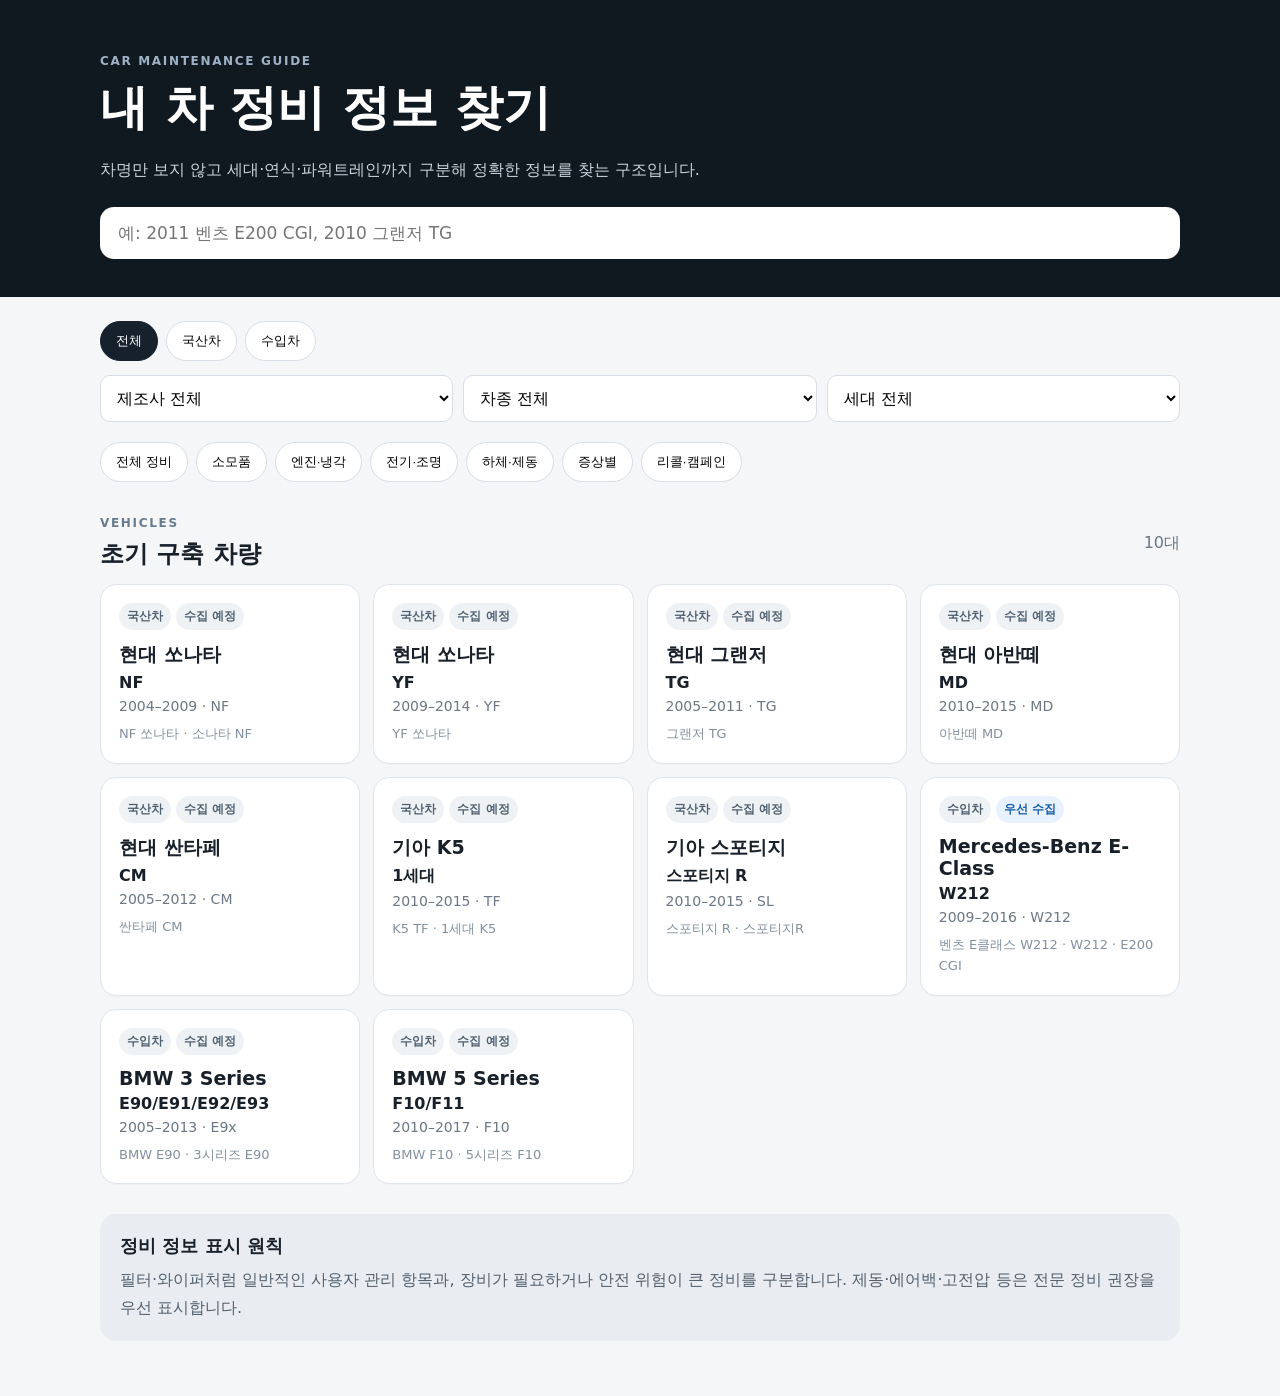
==== index.html @ a8097ee6 "Initialize public car maintenance guide" ====
<!doctype html>
<html lang="ko">
<head>
  <meta charset="utf-8">
  <meta name="viewport" content="width=device-width,initial-scale=1">
  <meta name="description" content="연식, 차종, 세대별 자동차 정비 정보를 찾는 가이드">
  <title>자동차 정비 가이드</title>
  <link rel="stylesheet" href="./styles.css">
</head>
<body>
  <header class="hero">
    <div class="wrap">
      <p class="eyebrow">CAR MAINTENANCE GUIDE</p>
      <h1>내 차 정비 정보 찾기</h1>
      <p class="hero-copy">차명만 보지 않고 세대·연식·파워트레인까지 구분해 정확한 정보를 찾는 구조입니다.</p>
      <label class="search-box">
        <span class="sr-only">차량 검색</span>
        <input id="search" type="search" placeholder="예: 2011 벤츠 E200 CGI, 2010 그랜저 TG">
      </label>
    </div>
  </header>

  <main class="wrap">
    <section class="toolbar" aria-label="차량 필터">
      <div class="tabs" id="originTabs">
        <button class="tab is-active" data-origin="">전체</button>
        <button class="tab" data-origin="국산차">국산차</button>
        <button class="tab" data-origin="수입차">수입차</button>
      </div>
      <div class="selects">
        <select id="maker"><option value="">제조사 전체</option></select>
        <select id="model"><option value="">차종 전체</option></select>
        <select id="generation"><option value="">세대 전체</option></select>
      </div>
    </section>

    <section class="topic-strip" aria-label="정비 주제">
      <button data-topic="">전체 정비</button>
      <button data-topic="소모품">소모품</button>
      <button data-topic="엔진·냉각">엔진·냉각</button>
      <button data-topic="전기">전기·조명</button>
      <button data-topic="하체">하체·제동</button>
      <button data-topic="증상">증상별</button>
      <button data-topic="리콜">리콜·캠페인</button>
    </section>

    <section class="section-head">
      <div>
        <p class="eyebrow">VEHICLES</p>
        <h2>초기 구축 차량</h2>
      </div>
      <p id="count" class="count"></p>
    </section>

    <div id="cards" class="cards" aria-live="polite"></div>

    <section class="safety-note">
      <h2>정비 정보 표시 원칙</h2>
      <p>필터·와이퍼처럼 일반적인 사용자 관리 항목과, 장비가 필요하거나 안전 위험이 큰 정비를 구분합니다. 제동·에어백·고전압 등은 전문 정비 권장을 우선 표시합니다.</p>
    </section>
  </main>

  <script src="./app.js"></script>
</body>
</html>
---- styles.css ----
*{box-sizing:border-box}html{font-family:Inter,Pretendard,"Noto Sans KR",system-ui,-apple-system,sans-serif;color:#18202a;background:#f4f6f8}body{margin:0}.wrap{width:min(1080px,calc(100% - 36px));margin:0 auto}.hero{background:#101820;color:white;padding:54px 0 38px}.eyebrow{font-size:12px;font-weight:800;letter-spacing:.14em;color:#6a7b8d;margin:0 0 8px}.hero .eyebrow{color:#9fb2c5}.hero h1{font-size:clamp(30px,5vw,48px);margin:0}.hero-copy{color:#c8d2dc;max-width:690px;line-height:1.7}.search-box{display:block;margin-top:24px}.search-box input{width:100%;font:inherit;font-size:17px;padding:16px 18px;border:0;border-radius:14px;outline:none}.toolbar{padding:24px 0 14px}.tabs,.topic-strip{display:flex;gap:8px;flex-wrap:wrap}.tab,.topic-strip button{border:1px solid #d8dee5;background:white;border-radius:999px;padding:10px 15px;cursor:pointer}.tab.is-active{background:#16212c;color:white;border-color:#16212c}.selects{display:grid;grid-template-columns:repeat(3,1fr);gap:10px;margin-top:14px}.selects select{font:inherit;padding:12px;border:1px solid #d8dee5;border-radius:10px;background:white}.topic-strip{padding:6px 0 24px}.section-head{display:flex;align-items:end;justify-content:space-between;margin:10px 0 14px}.section-head h2{margin:0}.count{color:#687787}.cards{display:grid;grid-template-columns:repeat(auto-fit,minmax(235px,1fr));gap:13px}.card{background:white;border:1px solid #e0e5ea;border-radius:16px;padding:18px;box-shadow:0 1px 0 rgba(0,0,0,.02)}.pill{display:inline-block;font-size:12px;font-weight:700;padding:5px 8px;border-radius:999px;background:#eef2f5;color:#526170}.priority{background:#e8f2ff;color:#175ca6}.card h3{font-size:19px;margin:12px 0 5px}.generation{font-weight:700}.meta{color:#6c7885;font-size:14px;margin-top:6px}.aliases{color:#82909e;font-size:13px;line-height:1.6;margin-top:10px}.safety-note{background:#e9edf1;border-radius:16px;padding:20px;margin:30px 0 55px}.safety-note h2{font-size:18px;margin:0 0 8px}.safety-note p{margin:0;line-height:1.7;color:#53606d}.empty{grid-column:1/-1;background:white;border-radius:16px;padding:30px;text-align:center;color:#697785}.sr-only{position:absolute;width:1px;height:1px;padding:0;margin:-1px;overflow:hidden;clip:rect(0,0,0,0);white-space:nowrap;border:0}@media(max-width:680px){.hero{padding-top:38px}.selects{grid-template-columns:1fr}.section-head{align-items:start;flex-direction:column;gap:4px}}
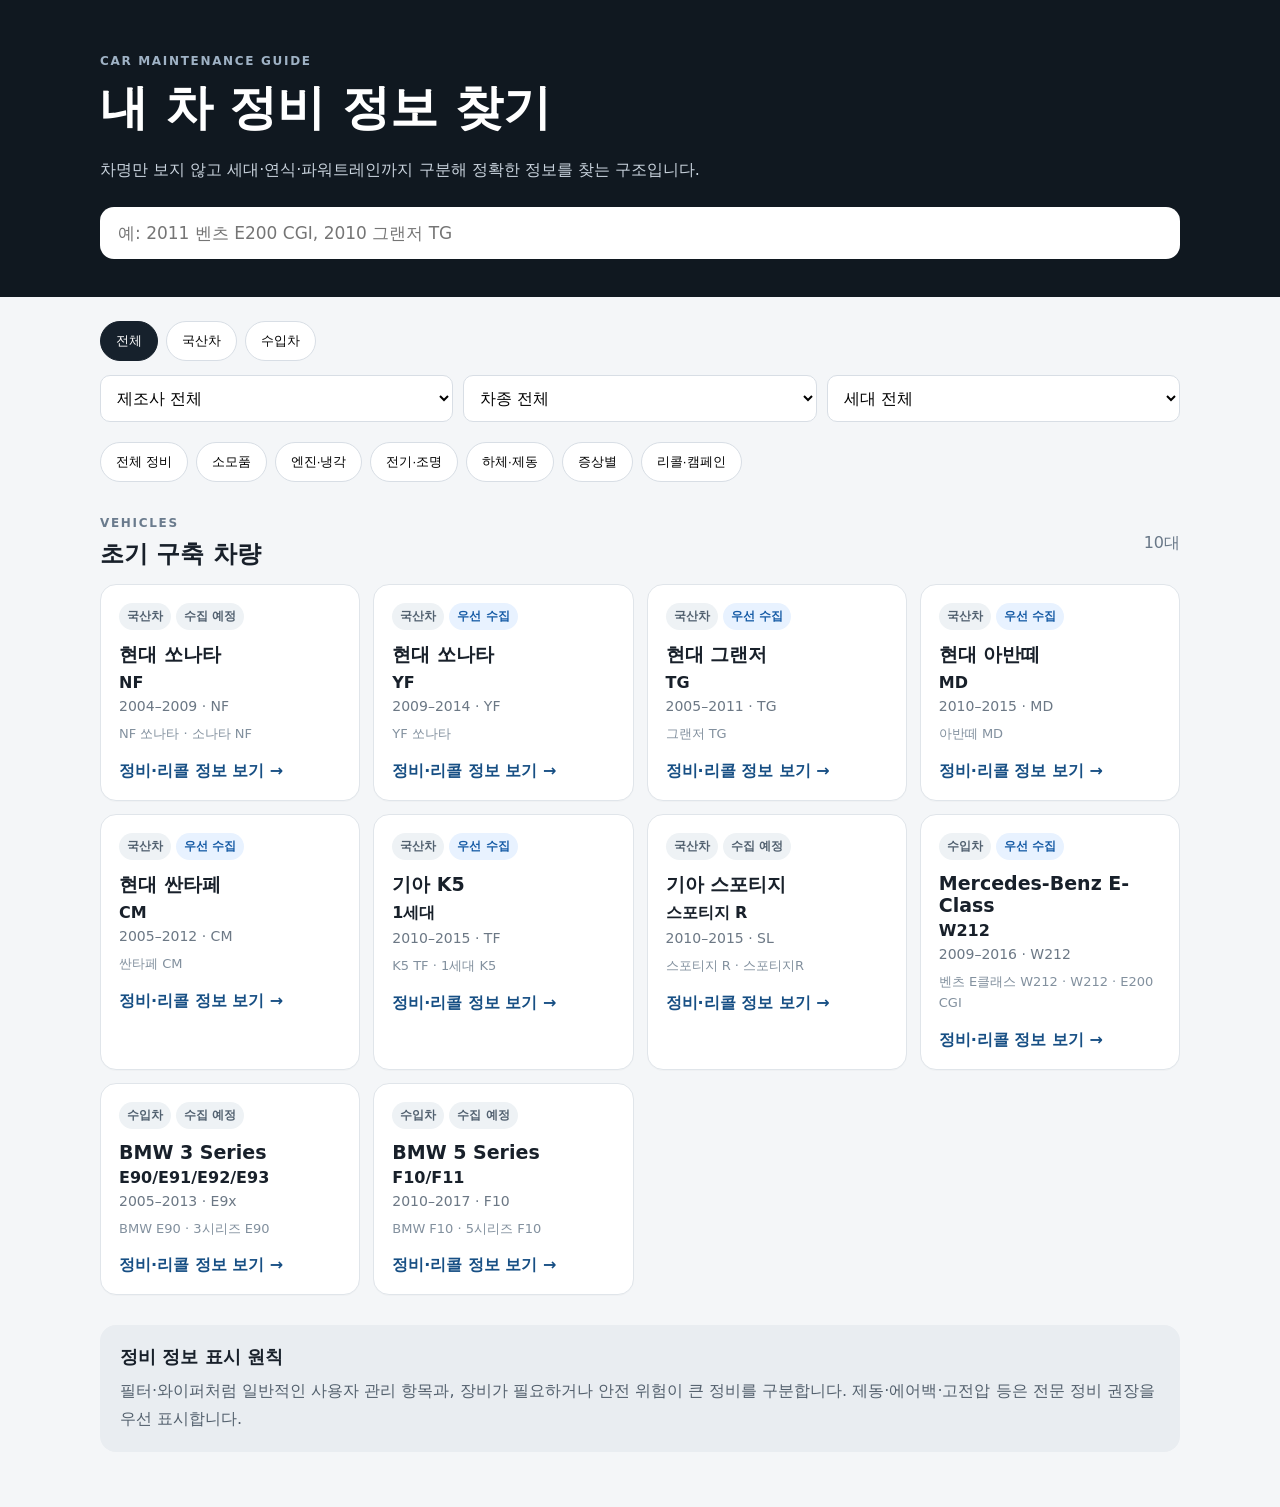
==== commit 13d59d74: "Pre-render static vehicle detail pages" ====
--- a/index.html
+++ b/index.html
@@ -5,7 +5,7 @@
   <meta name="viewport" content="width=device-width,initial-scale=1">
   <meta name="description" content="연식, 차종, 세대별 자동차 정비 정보를 찾는 가이드">
   <title>자동차 정비 가이드</title>
-  <link rel="stylesheet" href="./styles.css">
+  <link rel="stylesheet" href="./styles.css?v=20261009c">
 </head>
 <body>
   <header class="hero">
@@ -45,10 +45,7 @@
     </section>
 
     <section class="section-head">
-      <div>
-        <p class="eyebrow">VEHICLES</p>
-        <h2>초기 구축 차량</h2>
-      </div>
+      <div><p class="eyebrow">VEHICLES</p><h2>초기 구축 차량</h2></div>
       <p id="count" class="count"></p>
     </section>
 
@@ -60,6 +57,6 @@
     </section>
   </main>
 
-  <script src="./app.js"></script>
+  <script src="./app-v2.js?v=20261009c"></script>
 </body>
 </html>
--- a/styles.css
+++ b/styles.css
@@ -1 +1,11 @@
-*{box-sizing:border-box}html{font-family:Inter,Pretendard,"Noto Sans KR",system-ui,-apple-system,sans-serif;color:#18202a;background:#f4f6f8}body{margin:0}.wrap{width:min(1080px,calc(100% - 36px));margin:0 auto}.hero{background:#101820;color:white;padding:54px 0 38px}.eyebrow{font-size:12px;font-weight:800;letter-spacing:.14em;color:#6a7b8d;margin:0 0 8px}.hero .eyebrow{color:#9fb2c5}.hero h1{font-size:clamp(30px,5vw,48px);margin:0}.hero-copy{color:#c8d2dc;max-width:690px;line-height:1.7}.search-box{display:block;margin-top:24px}.search-box input{width:100%;font:inherit;font-size:17px;padding:16px 18px;border:0;border-radius:14px;outline:none}.toolbar{padding:24px 0 14px}.tabs,.topic-strip{display:flex;gap:8px;flex-wrap:wrap}.tab,.topic-strip button{border:1px solid #d8dee5;background:white;border-radius:999px;padding:10px 15px;cursor:pointer}.tab.is-active{background:#16212c;color:white;border-color:#16212c}.selects{display:grid;grid-template-columns:repeat(3,1fr);gap:10px;margin-top:14px}.selects select{font:inherit;padding:12px;border:1px solid #d8dee5;border-radius:10px;background:white}.topic-strip{padding:6px 0 24px}.section-head{display:flex;align-items:end;justify-content:space-between;margin:10px 0 14px}.section-head h2{margin:0}.count{color:#687787}.cards{display:grid;grid-template-columns:repeat(auto-fit,minmax(235px,1fr));gap:13px}.card{background:white;border:1px solid #e0e5ea;border-radius:16px;padding:18px;box-shadow:0 1px 0 rgba(0,0,0,.02)}.pill{display:inline-block;font-size:12px;font-weight:700;padding:5px 8px;border-radius:999px;background:#eef2f5;color:#526170}.priority{background:#e8f2ff;color:#175ca6}.card h3{font-size:19px;margin:12px 0 5px}.generation{font-weight:700}.meta{color:#6c7885;font-size:14px;margin-top:6px}.aliases{color:#82909e;font-size:13px;line-height:1.6;margin-top:10px}.safety-note{background:#e9edf1;border-radius:16px;padding:20px;margin:30px 0 55px}.safety-note h2{font-size:18px;margin:0 0 8px}.safety-note p{margin:0;line-height:1.7;color:#53606d}.empty{grid-column:1/-1;background:white;border-radius:16px;padding:30px;text-align:center;color:#697785}.sr-only{position:absolute;width:1px;height:1px;padding:0;margin:-1px;overflow:hidden;clip:rect(0,0,0,0);white-space:nowrap;border:0}@media(max-width:680px){.hero{padding-top:38px}.selects{grid-template-columns:1fr}.section-head{align-items:start;flex-direction:column;gap:4px}}
+*{box-sizing:border-box}html{font-family:Inter,Pretendard,"Noto Sans KR",system-ui,-apple-system,sans-serif;color:#18202a;background:#f4f6f8}body{margin:0}.wrap{width:min(1080px,calc(100% - 36px));margin:0 auto}.hero,.detail-hero{background:#101820;color:white;padding:54px 0 38px}.eyebrow{font-size:12px;font-weight:800;letter-spacing:.14em;color:#6a7b8d;margin:0 0 8px}.hero .eyebrow,.detail-hero .eyebrow{color:#9fb2c5}.hero h1,.detail-hero h1{font-size:clamp(30px,5vw,48px);margin:0}.hero-copy{color:#c8d2dc;max-width:760px;line-height:1.7}.search-box{display:block;margin-top:24px}.search-box input{width:100%;font:inherit;font-size:17px;padding:16px 18px;border:0;border-radius:14px;outline:none}.toolbar{padding:24px 0 14px}.tabs,.topic-strip{display:flex;gap:8px;flex-wrap:wrap}.tab,.topic-strip button{border:1px solid #d8dee5;background:white;border-radius:999px;padding:10px 15px;cursor:pointer}.tab.is-active{background:#16212c;color:white;border-color:#16212c}.selects{display:grid;grid-template-columns:repeat(3,1fr);gap:10px;margin-top:14px}.selects select{font:inherit;padding:12px;border:1px solid #d8dee5;border-radius:10px;background:white}.topic-strip{padding:6px 0 24px}.section-head{display:flex;align-items:end;justify-content:space-between;margin:10px 0 14px}.section-head h2{margin:0}.count{color:#687787}.cards{display:grid;grid-template-columns:repeat(auto-fit,minmax(235px,1fr));gap:13px}.card-link{display:block;color:inherit;text-decoration:none;border-radius:16px}.card{height:100%;background:white;border:1px solid #e0e5ea;border-radius:16px;padding:18px;box-shadow:0 1px 0 rgba(0,0,0,.02);transition:transform .16s ease,border-color .16s ease,box-shadow .16s ease}.card-link:hover .card{transform:translateY(-2px);border-color:#a9bfd2;box-shadow:0 8px 24px rgba(16,24,32,.08)}.card-link:focus-visible{outline:3px solid #79a8cf;outline-offset:3px}.card-link:focus-visible .card{border-color:#79a8cf}.pill{display:inline-block;font-size:12px;font-weight:700;padding:5px 8px;border-radius:999px;background:#eef2f5;color:#526170}.priority{background:#e8f2ff;color:#175ca6}.card h3{font-size:19px;margin:12px 0 5px}.generation{font-weight:700}.meta{color:#6c7885;font-size:14px;margin-top:6px}.aliases{color:#82909e;font-size:13px;line-height:1.6;margin-top:10px}.card-action{display:inline-block;margin-top:16px;color:#174f84;font-weight:750}.card-link:hover .card-action{text-decoration:underline}.safety-note{background:#e9edf1;border-radius:16px;padding:20px;margin:30px 0 55px}.safety-note h2{font-size:18px;margin:0 0 8px}.safety-note p{margin:0;line-height:1.7;color:#53606d}.empty{grid-column:1/-1;background:white;border-radius:16px;padding:30px;text-align:center;color:#697785}.sr-only{position:absolute;width:1px;height:1px;padding:0;margin:-1px;overflow:hidden;clip:rect(0,0,0,0);white-space:nowrap;border:0}
+.back-link{display:inline-block;color:#c8d2dc;text-decoration:none;margin-bottom:24px}.detail-main{padding-top:24px}.detail-panel,.recall-card{background:white;border:1px solid #e0e5ea;border-radius:18px;padding:22px;margin-bottom:16px}.detail-panel h2,.recall-card h2{margin:0 0 8px}.detail-panel p,.recall-card p{line-height:1.7;color:#52606e}.status-row{display:flex;align-items:center;gap:8px;margin-top:12px}.status-dot{width:9px;height:9px;border-radius:50%;background:#d89114}.recall-card{display:grid;grid-template-columns:1fr auto;gap:24px;border-color:#f0c36a;background:#fffaf0}.recall-side{display:flex;flex-direction:column;align-items:flex-end;justify-content:center;gap:10px}.recall-status{font-weight:800;color:#7b5310}.disabled-action{border:1px solid #d9c79f;background:#f8f1e4;color:#81755d;border-radius:10px;padding:10px 12px}.maintenance-grid{display:grid;grid-template-columns:repeat(auto-fit,minmax(260px,1fr));gap:12px}.maintenance-card{background:white;border:1px solid #e0e5ea;border-radius:16px;padding:18px}.maintenance-top{display:flex;flex-wrap:wrap;gap:6px}.maintenance-card h3{margin:14px 0 7px}.maintenance-card p{color:#5a6875;line-height:1.65;margin:0 0 12px}.safety-pill{font-size:12px;font-weight:800;border-radius:999px;padding:5px 8px}.safety-owner{background:#eaf6ee;color:#2e6d42}.safety-shop{background:#fff2d9;color:#7a5614}.safety-pro{background:#f7e7e7;color:#8a3535}.source-tags{display:flex;flex-wrap:wrap;gap:8px;margin-top:12px}.source-tags span{background:#eef2f5;border-radius:999px;padding:8px 11px;font-size:13px;color:#4d5b68}
+@media(max-width:680px){.hero,.detail-hero{padding-top:38px}.selects{grid-template-columns:1fr}.section-head{align-items:start;flex-direction:column;gap:4px}.recall-card{grid-template-columns:1fr}.recall-side{align-items:flex-start}}
+
+.recall-records{display:grid;gap:10px;margin-top:16px}.recall-record{background:#fff;border:1px solid #ecd9ae;border-radius:12px;padding:14px}.recall-record-head{display:flex;gap:12px;justify-content:space-between;align-items:flex-start}.recall-record-head span{font-size:12px;color:#8b7650;white-space:nowrap}.recall-record p{margin:8px 0;color:#5f5544}.remedy{font-size:14px;color:#5c513f}.recall-record .meta{margin-top:6px}
+@media(max-width:680px){.recall-record-head{flex-direction:column;gap:4px}}
+
+.video-groups{display:grid;grid-template-columns:1fr 1fr;gap:14px;margin-bottom:24px}.video-group{background:white;border:1px solid #e0e5ea;border-radius:18px;padding:18px}.video-group>h3{margin:0 0 8px}.video-preferred{font-size:13px;color:#647382;margin-bottom:12px}.video-list{display:grid;gap:10px}.video-card{border:1px solid #e1e6eb;border-radius:14px;padding:14px;background:#fafbfc}.video-top{display:flex;gap:6px;flex-wrap:wrap}.video-card h3{margin:10px 0 4px;font-size:16px}.video-channel{font-size:13px;font-weight:700;color:#566574;margin:0 0 8px}.video-summary{font-size:14px;color:#64717d;line-height:1.55;margin:0}.video-metrics{display:flex;gap:8px;flex-wrap:wrap;margin-top:10px}.video-metrics span{font-size:12px;color:#596775;background:#eef2f5;border-radius:999px;padding:5px 8px}.video-link{color:inherit;text-decoration:none}.video-link:hover .video-card{border-color:#aac7df}.video-empty{border:1px dashed #ccd5dd;border-radius:12px;padding:18px;color:#71808e;text-align:center;font-size:14px}
+@media(max-width:760px){.video-groups{grid-template-columns:1fr}}
+
+.spec-summary{display:grid;gap:8px;margin:14px 0}.spec-row{background:#f5f7f9;border:1px solid #e2e7eb;border-radius:10px;padding:10px 12px;color:#455361;font-size:14px}
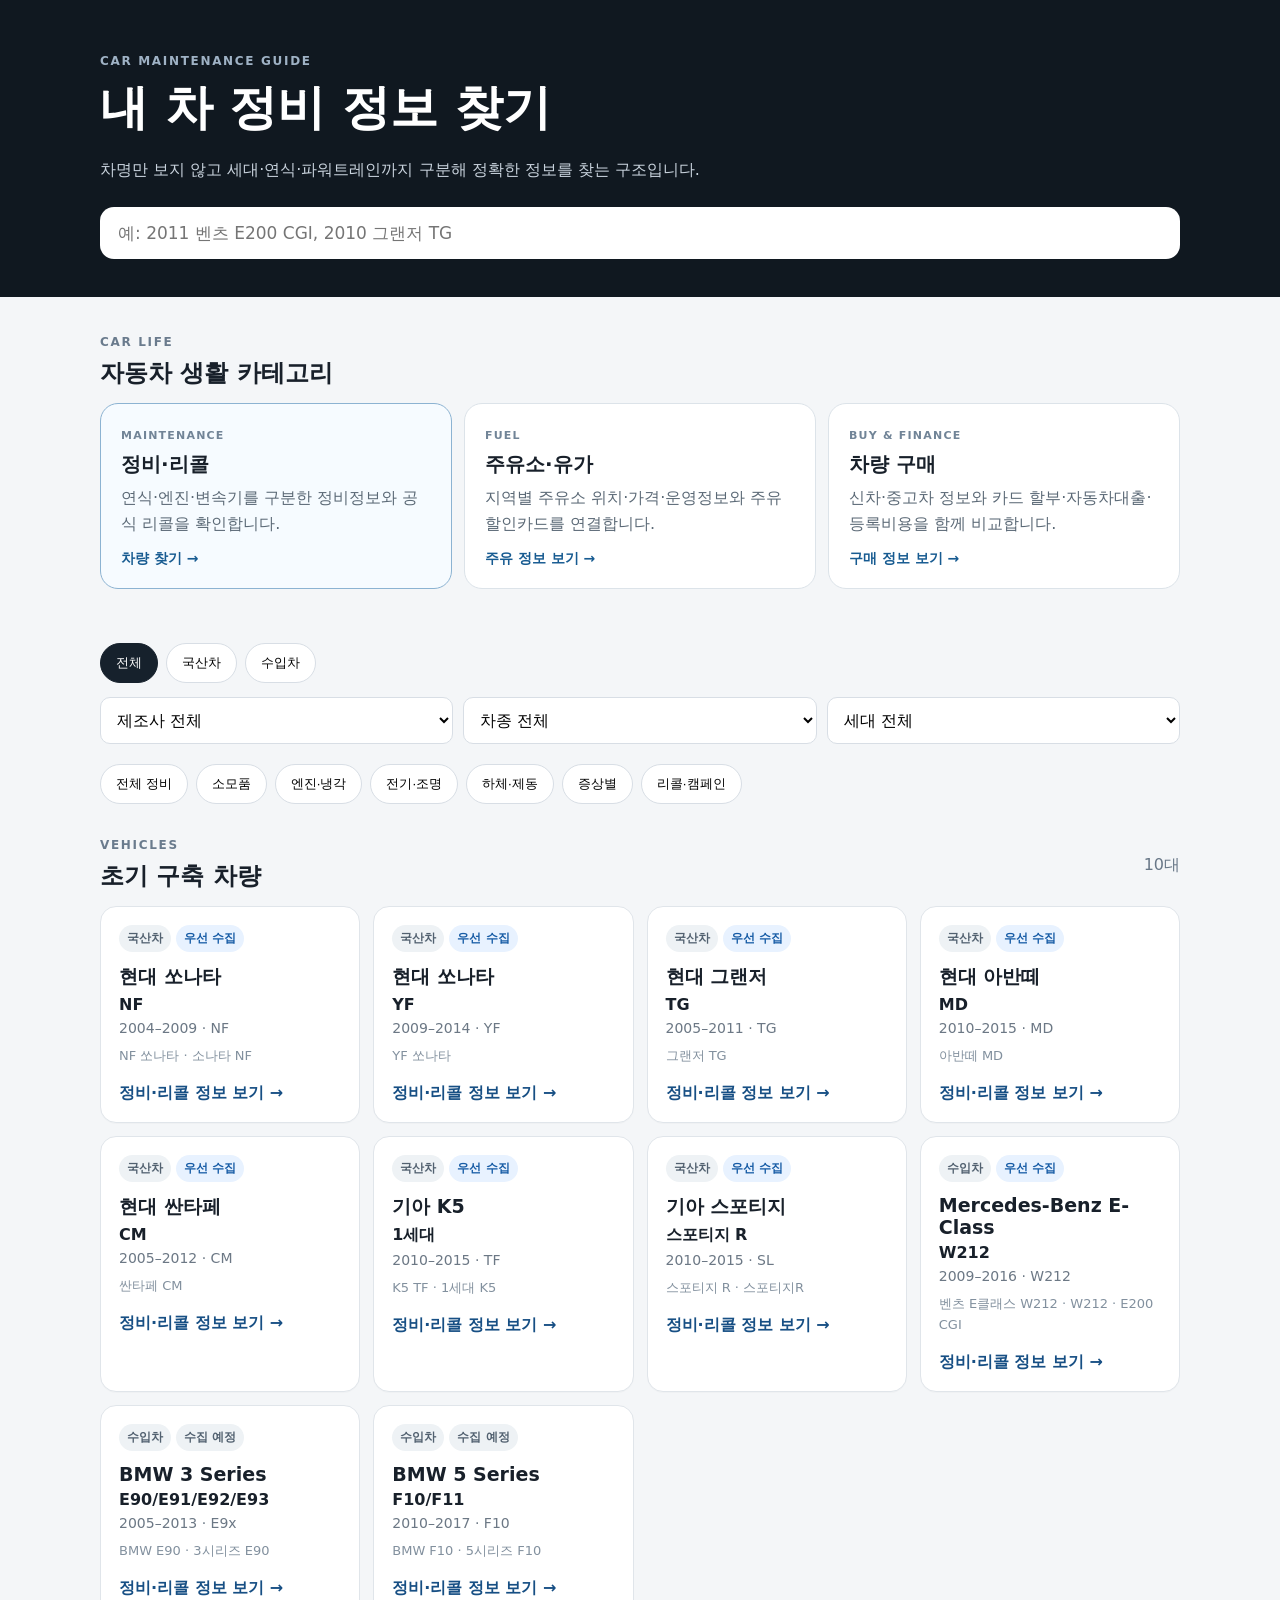
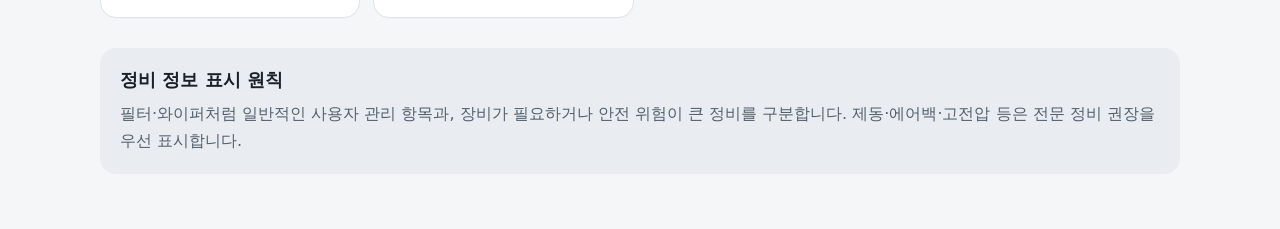
==== commit f7895297: "Add fuel and vehicle purchase service categories" ====
--- a/index.html
+++ b/index.html
@@ -21,7 +21,33 @@
   </header>
 
   <main class="wrap">
-    <section class="toolbar" aria-label="차량 필터">
+    <section class="service-section" aria-labelledby="serviceTitle">
+      <div class="section-head">
+        <div><p class="eyebrow">CAR LIFE</p><h2 id="serviceTitle">자동차 생활 카테고리</h2></div>
+      </div>
+      <div class="service-grid">
+        <a class="service-card is-current" href="#vehicleCatalog">
+          <span class="service-kicker">MAINTENANCE</span>
+          <h3>정비·리콜</h3>
+          <p>연식·엔진·변속기를 구분한 정비정보와 공식 리콜을 확인합니다.</p>
+          <span class="service-action">차량 찾기 →</span>
+        </a>
+        <a class="service-card" href="./fuel/">
+          <span class="service-kicker">FUEL</span>
+          <h3>주유소·유가</h3>
+          <p>지역별 주유소 위치·가격·운영정보와 주유 할인카드를 연결합니다.</p>
+          <span class="service-action">주유 정보 보기 →</span>
+        </a>
+        <a class="service-card" href="./purchase/">
+          <span class="service-kicker">BUY & FINANCE</span>
+          <h3>차량 구매</h3>
+          <p>신차·중고차 정보와 카드 할부·자동차대출·등록비용을 함께 비교합니다.</p>
+          <span class="service-action">구매 정보 보기 →</span>
+        </a>
+      </div>
+    </section>
+
+    <section id="vehicleCatalog" class="toolbar" aria-label="차량 필터">
       <div class="tabs" id="originTabs">
         <button class="tab is-active" data-origin="">전체</button>
         <button class="tab" data-origin="국산차">국산차</button>
--- a/styles.css
+++ b/styles.css
@@ -9,3 +9,8 @@
 @media(max-width:760px){.video-groups{grid-template-columns:1fr}}
 
 .spec-summary{display:grid;gap:8px;margin:14px 0}.spec-row{background:#f5f7f9;border:1px solid #e2e7eb;border-radius:10px;padding:10px 12px;color:#455361;font-size:14px}
+
+.variant-panel{background:white;border:1px solid #cfd9e2;border-radius:18px;padding:22px;margin-bottom:16px}.variant-panel-head{display:flex;justify-content:space-between;align-items:end}.variant-panel h2{margin:0}.variant-warning{margin:10px 0 16px;color:#52606e;line-height:1.65}.variant-grid{display:grid;grid-template-columns:repeat(auto-fit,minmax(240px,1fr));gap:10px}.variant-card{border:1px solid #dfe5ea;border-radius:14px;padding:15px;background:#fafbfc}.variant-card.is-primary{border-color:#7aa7ca;background:#f4f9fd}.variant-card-head{display:flex;justify-content:space-between;gap:8px;align-items:center}.variant-primary,.variant-status{font-size:12px;font-weight:800;border-radius:999px;padding:5px 8px}.variant-primary{background:#dceefe;color:#185b91}.variant-status{background:#eef2f5;color:#61707d}.variant-card h3{font-size:16px;margin:11px 0 8px}.variant-card p{font-size:13px;color:#697785;line-height:1.55;margin:10px 0 0}.variant-facts{display:flex;gap:6px;flex-wrap:wrap}.variant-facts span{font-size:12px;background:white;border:1px solid #dfe5ea;border-radius:999px;padding:5px 8px;color:#4e5d6a}.maintenance-scope{font-size:12px;font-weight:750;color:#4f6476;background:#f1f5f8;border-radius:8px;padding:7px 9px;margin:0 0 10px}
+
+.service-section{padding:28px 0 8px}.service-grid{display:grid;grid-template-columns:repeat(3,1fr);gap:12px;margin-bottom:22px}.service-card{display:block;text-decoration:none;color:inherit;background:white;border:1px solid #dce3e9;border-radius:18px;padding:20px;transition:transform .16s ease,border-color .16s ease,box-shadow .16s ease}.service-card:hover{transform:translateY(-2px);border-color:#9fb9cf;box-shadow:0 8px 24px rgba(16,24,32,.07)}.service-card.is-current{border-color:#8cb3d2;background:#f6fbff}.service-kicker{font-size:11px;font-weight:850;letter-spacing:.11em;color:#718497}.service-card h3{margin:8px 0 7px;font-size:20px}.service-card p{margin:0;color:#5b6976;line-height:1.6}.service-action{display:inline-block;margin-top:14px;color:#175b91;font-weight:800;font-size:14px}.module-hero{background:#101820;color:white;padding:46px 0 34px}.module-hero h1{margin:0;font-size:clamp(30px,5vw,44px)}.module-main{padding-top:26px}.module-grid{display:grid;grid-template-columns:repeat(auto-fit,minmax(230px,1fr));gap:12px}.module-card{background:white;border:1px solid #e0e5ea;border-radius:16px;padding:18px}.module-card h2,.module-card h3{margin:0 0 8px}.module-card p{margin:0;color:#5b6976;line-height:1.65}.module-list{margin:10px 0 0;padding-left:19px;color:#5b6976;line-height:1.8}.module-note{background:#edf4f9;border:1px solid #cedeea;border-radius:16px;padding:18px;margin:18px 0}.module-note h2{font-size:18px;margin:0 0 8px}.module-note p{margin:0;color:#4f6373;line-height:1.7}.status-chip{display:inline-block;font-size:12px;font-weight:800;padding:5px 8px;border-radius:999px;background:#eef2f5;color:#5b6976;margin-bottom:10px}
+@media(max-width:760px){.service-grid{grid-template-columns:1fr}}
